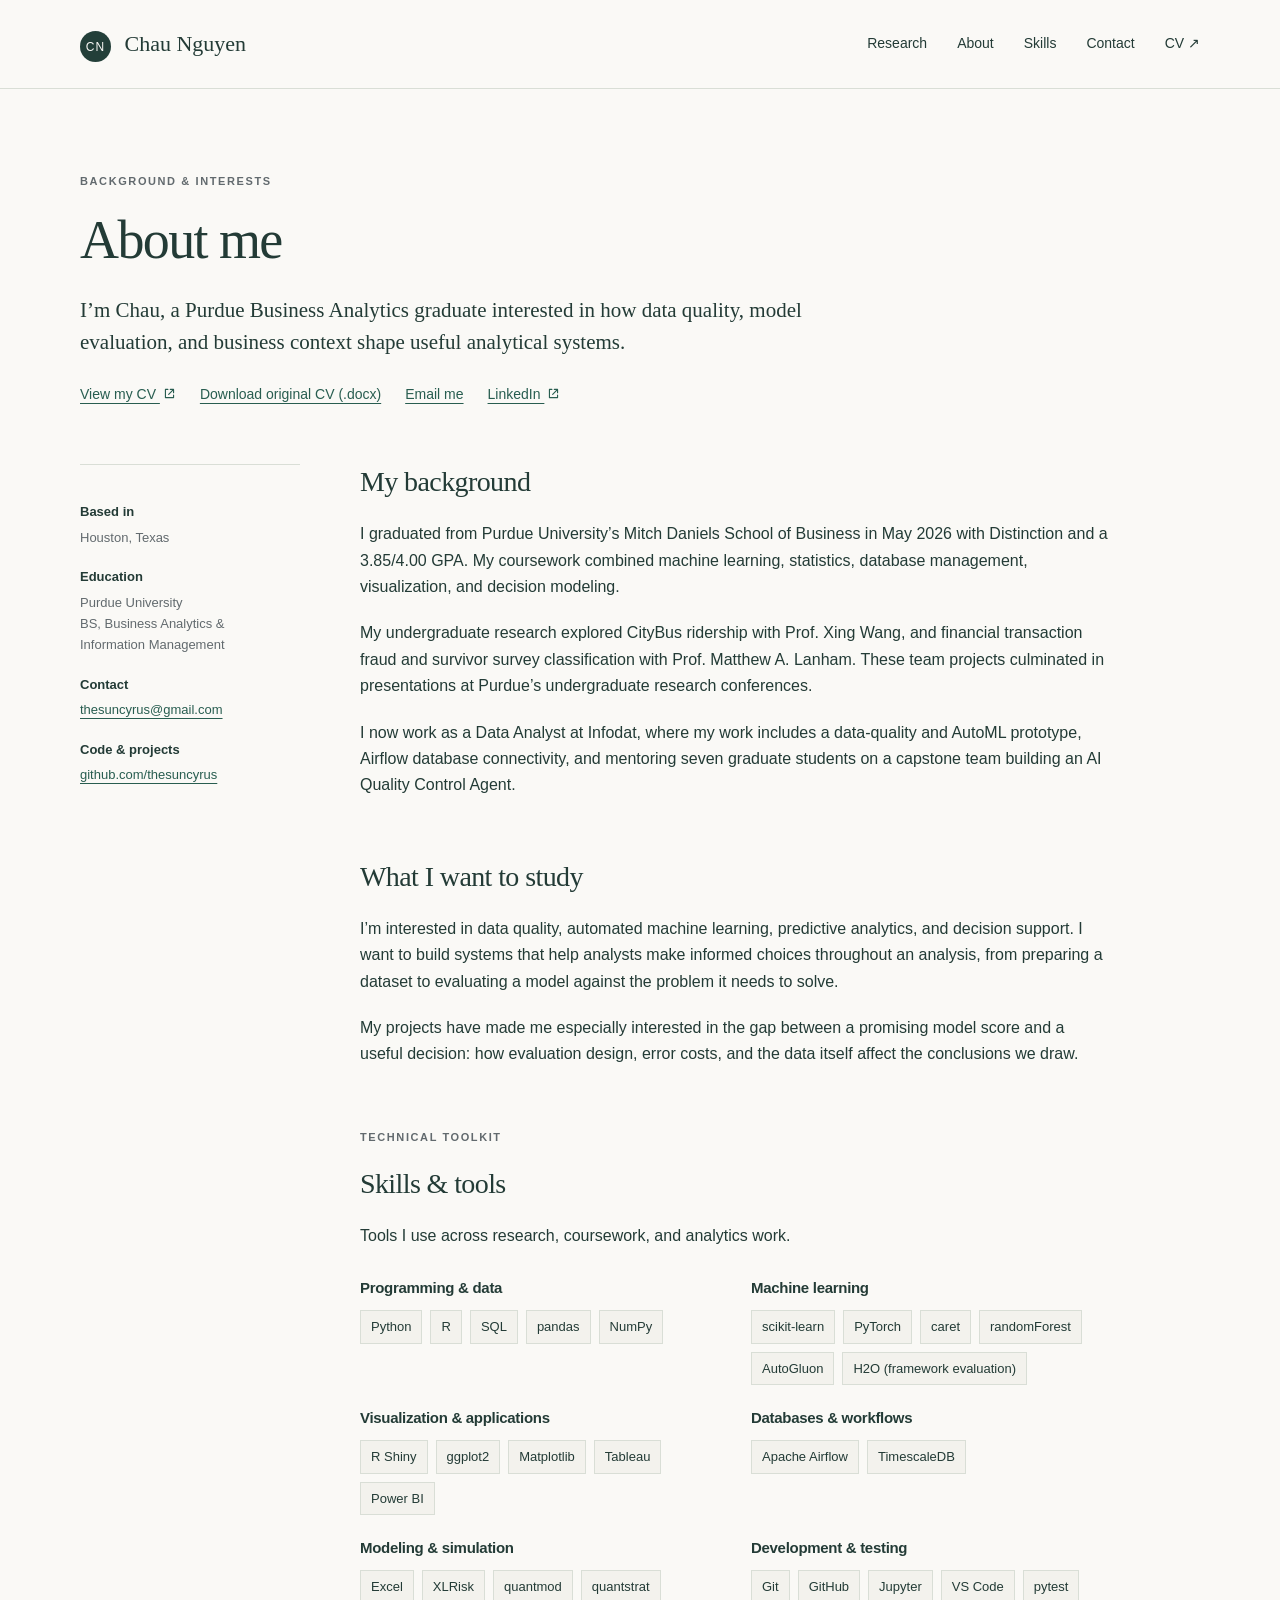
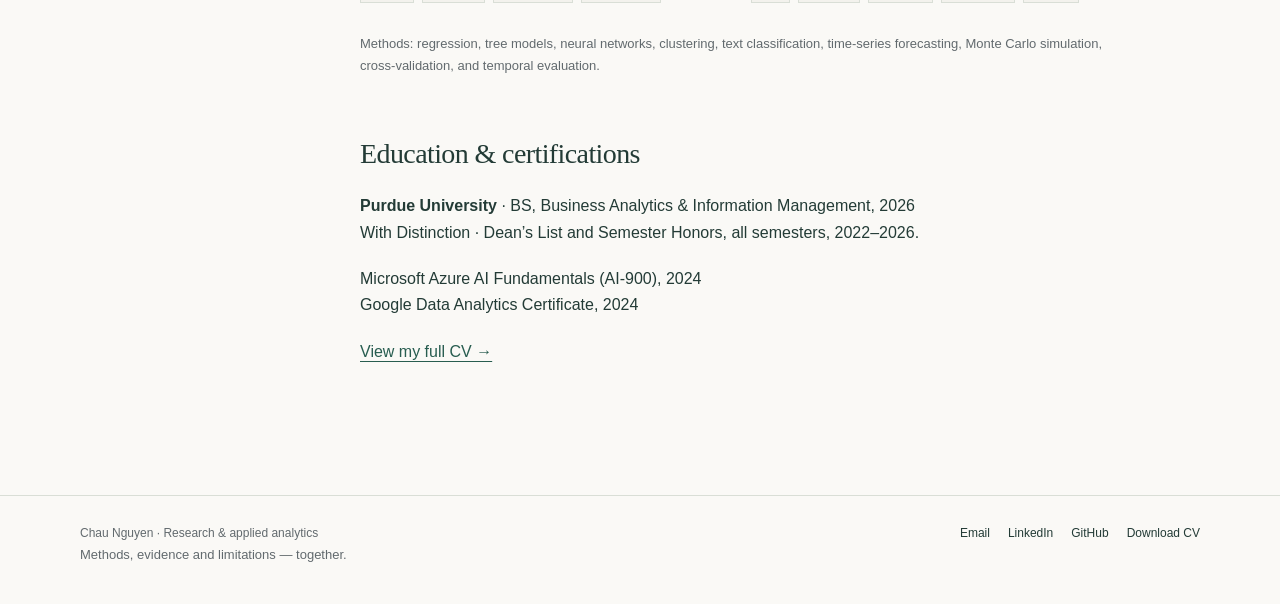
==== about.html @ 18f7ef55 "Publish Chau Nguyen’s research portfolio on GitHub Pages" ====
<!doctype html>
<html lang="en"><head><meta charset="utf-8"><meta name="viewport" content="width=device-width, initial-scale=1">
<meta name="description" content="Chau Nguyen — research in machine learning, data quality and intelligent decision support. Explore verified project methods, findings and source code.">
<meta name="theme-color" content="#233f39"><meta property="og:title" content="About | Chau Nguyen"><meta property="og:description" content="Research in machine learning, data quality and decision support."><meta property="og:type" content="website">
<title>About | Chau Nguyen</title><link rel="stylesheet" href="assets/style.css"><link rel="stylesheet" href="assets/case-studies.css"><link rel="icon" href="assets/favicon.svg" type="image/svg+xml"></head>
<body><a class="skip" href="#main">Skip to content</a><header><div class="shell"><a class="wordmark" href="index.html"><span class="monogram" aria-hidden="true">CN</span> Chau Nguyen</a><nav aria-label="Main navigation"><a href="index.html#projects">Research</a><a href="about.html">About</a><a href="about.html#skills">Skills</a><a href="index.html#contact">Contact</a><a href="documents/Chau_Nguyen_CV.pdf?v=ffeec3be">CV ↗</a></nav></div></header>
<main id="main" class="shell">
<div class="page-head"><p class="eyebrow">Background &amp; interests</p><h1>About me</h1><p class="deck">I’m Chau, a Purdue Business Analytics graduate interested in how data quality, model evaluation, and business context shape useful analytical systems.</p><div class="links"><a href="documents/Chau_Nguyen_CV.pdf?v=ffeec3be">View my CV <svg class="external-icon" viewBox="0 0 16 16" aria-hidden="true" focusable="false"><path d="M6 3H3v10h10v-3M9 3h4v4M7 9l6-6"/></svg></a><a href="documents/Chau_Nguyen_CV.docx?v=ffeec3be" download>Download original CV (.docx)</a><a href="mailto:thesuncyrus@gmail.com">Email me</a><a href="https://www.linkedin.com/in/chaunguyen2811">LinkedIn <svg class="external-icon" viewBox="0 0 16 16" aria-hidden="true" focusable="false"><path d="M6 3H3v10h10v-3M9 3h4v4M7 9l6-6"/></svg></a></div></div>
<div class="detail-grid"><aside><dl><dt>Based in</dt><dd>Houston, Texas</dd><dt>Education</dt><dd>Purdue University<br>BS, Business Analytics &amp; Information Management</dd><dt>Contact</dt><dd><a href="mailto:thesuncyrus@gmail.com">thesuncyrus@gmail.com</a></dd><dt>Code &amp; projects</dt><dd><a href="https://github.com/thesuncyrus">github.com/thesuncyrus</a></dd></dl></aside><article>
<section><h2>My background</h2><p>I graduated from Purdue University’s Mitch Daniels School of Business in May 2026 with Distinction and a 3.85/4.00 GPA. My coursework combined machine learning, statistics, database management, visualization, and decision modeling.</p><p>My undergraduate research explored CityBus ridership with Prof. Xing Wang, and financial transaction fraud and survivor survey classification with Prof. Matthew A. Lanham. These team projects culminated in presentations at Purdue’s undergraduate research conferences.</p><p>I now work as a Data Analyst at Infodat, where my work includes a data-quality and AutoML prototype, Airflow database connectivity, and mentoring seven graduate students on a capstone team building an AI Quality Control Agent.</p></section>
<section><h2>What I want to study</h2><p>I’m interested in data quality, automated machine learning, predictive analytics, and decision support. I want to build systems that help analysts make informed choices throughout an analysis, from preparing a dataset to evaluating a model against the problem it needs to solve.</p><p>My projects have made me especially interested in the gap between a promising model score and a useful decision: how evaluation design, error costs, and the data itself affect the conclusions we draw.</p></section>
<section id="skills"><p class="eyebrow">Technical toolkit</p><h2>Skills &amp; tools</h2><p>Tools I use across research, coursework, and analytics work.</p><div class="skills-grid">
<div><h3>Programming &amp; data</h3><ul class="skill-list"><li>Python</li><li>R</li><li>SQL</li><li>pandas</li><li>NumPy</li></ul></div>
<div><h3>Machine learning</h3><ul class="skill-list"><li>scikit-learn</li><li>PyTorch</li><li>caret</li><li>randomForest</li><li>AutoGluon</li><li>H2O (framework evaluation)</li></ul></div>
<div><h3>Visualization &amp; applications</h3><ul class="skill-list"><li>R Shiny</li><li>ggplot2</li><li>Matplotlib</li><li>Tableau</li><li>Power BI</li></ul></div>
<div><h3>Databases &amp; workflows</h3><ul class="skill-list"><li>Apache Airflow</li><li>TimescaleDB</li></ul></div>
<div><h3>Modeling &amp; simulation</h3><ul class="skill-list"><li>Excel</li><li>XLRisk</li><li>quantmod</li><li>quantstrat</li></ul></div>
<div><h3>Development &amp; testing</h3><ul class="skill-list"><li>Git</li><li>GitHub</li><li>Jupyter</li><li>VS Code</li><li>pytest</li></ul></div></div>
<p class="small">Methods: regression, tree models, neural networks, clustering, text classification, time-series forecasting, Monte Carlo simulation, cross-validation, and temporal evaluation.</p></section>
<section><h2>Education &amp; certifications</h2><p><strong>Purdue University</strong> · BS, Business Analytics &amp; Information Management, 2026<br>With Distinction · Dean’s List and Semester Honors, all semesters, 2022–2026.</p><p>Microsoft Azure AI Fundamentals (AI-900), 2024<br>Google Data Analytics Certificate, 2024</p><p><a href="documents/Chau_Nguyen_CV.pdf?v=ffeec3be">View my full CV →</a></p></section>
</article></div></main>
<footer><div class="shell"><span>Chau Nguyen · Research &amp; applied analytics<br><span class="small">Methods, evidence and limitations — together.</span></span><nav aria-label="Contact links"><a href="mailto:thesuncyrus@gmail.com">Email</a><a href="https://www.linkedin.com/in/chaunguyen2811">LinkedIn</a><a href="https://github.com/thesuncyrus">GitHub</a><a href="documents/Chau_Nguyen_CV.pdf?v=ffeec3be" download>Download CV</a></nav></div></footer></body></html>
---- assets/style.css ----
:root{--paper:#faf9f6;--ink:#202c32;--muted:#626a6e;--line:#d8d9d4;--link:#2a5663;--soft:#eeeee7}*{box-sizing:border-box}html{scroll-behavior:smooth}body{margin:0;background:var(--paper);color:var(--ink);font-family:Arial,Helvetica,sans-serif;font-size:16px;line-height:1.65}a{color:var(--link);text-underline-offset:4px;text-decoration-thickness:1px}a:hover{color:#8b5435}a:focus-visible,button:focus-visible{outline:2px solid #a56239;outline-offset:5px}.shell{width:min(1120px,calc(100% - 64px));margin:auto}header{border-bottom:1px solid var(--line)}header .shell{display:flex;justify-content:space-between;align-items:center;min-height:88px;gap:24px}.wordmark{font-family:Georgia,serif;font-size:22px;color:var(--ink);text-decoration:none}nav{display:flex;gap:30px;font-size:14px}nav a{text-decoration:none;color:var(--ink)}nav a[aria-current=page]{text-decoration:underline}.eyebrow,.section-label{text-transform:uppercase;font-size:11px;letter-spacing:1.6px;color:var(--muted);font-weight:600}h1,h2,h3{font-family:Georgia,'Times New Roman',serif;font-weight:400;line-height:1.13}h1{font-size:54px;letter-spacing:-1.6px;margin:16px 0 24px}h2{font-size:34px;letter-spacing:-.6px;margin:0 0 22px}h3{font-size:26px;letter-spacing:-.3px;margin:0 0 14px}p{margin:0 0 20px}.intro{padding:80px 0 62px;display:grid;grid-template-columns:1fr 1fr;gap:84px;align-items:start}.intro h1{font-size:76px;letter-spacing:-2.5px;margin-bottom:22px}.intro .lead{font-family:Georgia,serif;font-size:27px;line-height:1.4}.intro .bio{padding-top:45px;font-size:17px}.quiet{color:var(--muted);font-size:14px}.small{font-size:13px;color:var(--muted)}.links{display:flex;flex-wrap:wrap;gap:12px 24px;font-size:14px;margin-top:25px}.section-heading{display:flex;align-items:baseline;justify-content:space-between;gap:20px;border-bottom:1px solid var(--line);padding-bottom:15px;margin-top:20px}.section-heading h2{margin:0}.project{display:grid;grid-template-columns:42px 1fr 340px;gap:30px;padding:36px 0;border-bottom:1px solid var(--line);align-items:center}.number{font-size:12px;color:var(--muted);align-self:start;padding-top:5px}.project h3 a{text-decoration:none;color:var(--ink)}.project .meta{font-size:12px;color:var(--muted);margin-bottom:10px}.project p{max-width:500px;margin-bottom:13px}.project img{width:100%;height:190px;object-fit:contain;background:#f1f0eb}.textlink{font-size:14px}.further{display:grid;grid-template-columns:1fr 1fr;gap:70px;padding:55px 0}.further h3{font-size:25px}.page-head{padding:55px 0 38px;max-width:850px}.page-head .deck{font-size:21px;font-family:Georgia,serif;line-height:1.5;max-width:740px}.back{font-size:13px;text-decoration:none}.detail-grid{display:grid;grid-template-columns:230px minmax(0,1fr);gap:64px;margin-bottom:70px}.detail-grid aside{font-size:13px;border-top:1px solid var(--line);padding-top:20px}.detail-grid aside dt{font-weight:600;margin-top:16px}.detail-grid aside dd{margin:4px 0 18px;color:var(--muted)}.detail-grid article{max-width:750px}.detail-grid article section{margin-bottom:40px;scroll-margin-top:25px}article h2{font-size:29px}article h3{font-size:23px;margin-top:30px}figure{margin:28px 0}figure img{width:100%;height:auto;border:1px solid #e1e2dd}figcaption{color:var(--muted);font-size:12px;margin-top:10px;line-height:1.6}.files{list-style:none;padding:0;margin:20px 0}.files li{display:flex;justify-content:space-between;gap:25px;padding:14px 0;border-bottom:1px solid var(--line)}.files span{font-size:12px;color:var(--muted);white-space:nowrap}.note{border-top:1px solid var(--line);padding-top:17px;font-size:14px;color:var(--muted)}table{border-collapse:collapse;width:100%;font-size:14px;margin:20px 0}th,td{text-align:left;padding:12px 10px;border-bottom:1px solid var(--line)}th{font-size:12px;font-weight:600;color:var(--muted)}.table-wrap{overflow-x:auto}.two{display:grid;grid-template-columns:1fr 1fr;gap:26px}.two h3{margin-top:0}.statline{display:flex;gap:35px;margin:25px 0 35px;flex-wrap:wrap}.statline strong{font-family:Georgia,serif;font-weight:400;font-size:35px;display:block}.statline span{font-size:12px;color:var(--muted)}details{margin:25px 0;border-top:1px solid var(--line);border-bottom:1px solid var(--line);padding:15px 0}summary{cursor:pointer;font-size:14px}details p,details ul{font-size:14px;margin-top:18px}.material-section{margin:0 0 45px;max-width:900px}.material-section h2{font-size:28px}.code-layout{display:grid;grid-template-columns:200px minmax(0,1fr);gap:28px;padding:32px 0 60px}.code-nav a{display:block;font:13px/1.6 monospace;padding:8px 0;overflow-wrap:anywhere}.code-nav a.active{font-weight:bold;color:var(--ink)}.code-toolbar{display:flex;justify-content:space-between;gap:16px;align-items:center;margin-bottom:15px}.code-toolbar h2{font:18px monospace;margin:0}.code-toolbar a,.code-toolbar button{font:13px Arial;color:var(--link)}button{background:none;border:1px solid var(--line);padding:6px 12px;cursor:pointer}pre{background:#f1f1eb;padding:24px;overflow:auto;font:12px/1.8 'Courier New',monospace;border:1px solid var(--line);margin:0;tab-size:2}.code-line{display:block;min-height:21px}.ln{display:inline-block;width:34px;color:#888d8b;user-select:none;text-decoration:none}.comment{color:#56766c}footer{border-top:1px solid var(--line);margin-top:20px;padding:28px 0 38px;color:var(--muted);font-size:12px}footer .shell{display:flex;justify-content:space-between;gap:25px}.skip{position:absolute;left:10px;top:-50px}.skip:focus{top:10px;background:white}.cv-list{padding-left:20px}.cv-list li{margin:15px 0}@media(max-width:800px){.shell{width:calc(100% - 36px)}header .shell{min-height:76px;gap:15px}nav{gap:16px;font-size:12px}.wordmark{font-size:20px}.intro{grid-template-columns:1fr;gap:0;padding:44px 0}.intro h1{font-size:55px}.intro .bio{padding-top:15px}.intro .lead{font-size:25px}.project{grid-template-columns:24px 1fr;gap:14px}.project img{grid-column:2;max-width:450px;height:auto}.further{grid-template-columns:1fr;gap:24px}.detail-grid{grid-template-columns:1fr;gap:25px}.detail-grid aside{display:grid;grid-template-columns:1fr 1fr;gap:20px}.detail-grid aside dl{margin:0}.page-head{padding-top:35px}h1{font-size:41px}.page-head .deck{font-size:20px}.code-layout{grid-template-columns:1fr}.code-nav{display:flex;flex-wrap:wrap;gap:12px}.code-nav a{padding:2px}pre{padding:14px;font-size:11px}.two{grid-template-columns:1fr}.section-heading{align-items:start}.section-heading h2{font-size:29px}.files li{gap:12px}.files span{white-space:normal;text-align:right}footer .shell{flex-direction:column;gap:8px}}
@media(prefers-reduced-motion:reduce){html{scroll-behavior:auto}}@media print{nav,footer,.code-nav{display:none}.shell{width:100%}.detail-grid{display:block}body{background:white;font-size:11pt}h1{font-size:28pt}}

:root{--ink:#233b36;--link:#285d50;--paper:#faf9f6;--line:#d9ded6}.monogram{display:inline-grid;place-items:center;width:31px;height:31px;margin-right:8px;background:#233f39;color:#faf9f6;font:12px Arial;letter-spacing:1px;border-radius:50%}.accent{color:#b27b47}.intro{padding-top:88px;padding-bottom:70px}.intro h1{font-size:78px}.intro .lead{font-size:32px;line-height:1.36}.intro .bio{border-left:1px solid var(--line);padding-left:42px}.button-primary,.button-secondary{display:inline-block;text-decoration:none;padding:12px 20px;font-size:13px;line-height:1.5;border:1px solid #285d50;border-radius:3px}.button-primary{color:#fff;background:#285d50}.button-primary:hover{color:#fff;background:#1c4239}.button-secondary{color:#285d50;background:transparent}.research-strip{display:flex;flex-wrap:wrap;align-items:center;gap:18px 28px;border-top:1px solid var(--line);border-bottom:1px solid var(--line);padding:20px 0;margin-bottom:65px;font-size:13px}.research-strip span{font-size:10px;text-transform:uppercase;letter-spacing:1.3px;color:var(--muted)}.research-strip p{margin:0}.section-intro{font-size:14px;color:var(--muted);margin-top:16px;max-width:660px}.project{padding:38px 0}.project-actions{display:flex;gap:18px;flex-wrap:wrap}.project-tags{font-size:12px;color:var(--muted)}.project-figure{text-decoration:none;display:block}.project-figure span{display:block;font-size:11px;color:var(--muted);padding:9px 0 0}.project img{height:205px;border:1px solid #e6e7df;background:#faf9f6}.further{padding:70px 0}.contact-email{font-family:Georgia,serif;font-size:22px;overflow-wrap:anywhere}.case-nav{display:flex;flex-direction:column;gap:10px;margin-top:25px;font-size:12px}.case-nav a{text-decoration:none}.method-list{padding-left:20px}.method-list li{padding-left:5px;margin:16px 0}.evidence-status{align-self:center;color:#536b5b;font-size:12px}.limitation{background:#eef1e9;padding:25px 28px;border-left:3px solid #9ca88b}.limitation h2{font-size:24px}.limitation p{font-size:14px;margin-bottom:0}.source-cta{border-top:1px solid var(--line);padding-top:30px}.statline{gap:22px}.statline strong{font-size:31px}.statline>div{flex:1;min-width:145px}.statline span{display:block;max-width:170px}.detail-grid{grid-template-columns:220px minmax(0,1fr);gap:60px}.page-head{max-width:100%;padding-bottom:50px}.page-head h1{max-width:850px}.skip:focus{z-index:10;padding:8px}#projects,#contact{scroll-margin-top:25px}.case-nav a:hover,.project h3 a:hover{text-decoration:underline}footer nav{flex-wrap:wrap}
@media(max-width:800px){.intro .bio{padding-left:0;border-left:0}.intro{padding:40px 0}.intro h1{font-size:56px}.intro .lead{font-size:29px}.research-strip{gap:12px 22px;margin-bottom:40px}.research-strip span{width:100%}.detail-grid{grid-template-columns:1fr;gap:25px}.project-figure{grid-column:2}.project img{height:auto}.detail-grid aside{display:block}.case-nav{flex-direction:row;flex-wrap:wrap;gap:14px}.statline strong{font-size:27px}header .shell{flex-wrap:wrap;padding:16px 0;gap:12px}header nav{width:100%;justify-content:space-between;gap:10px}header .wordmark{font-size:21px}.section-heading h2{font-size:29px}.intro .links{gap:10px}.button-primary,.button-secondary{padding:11px 14px}.further{padding:42px 0}.page-head h1{font-size:39px}.limitation{padding:20px}.contact-email{font-size:20px}}
---- assets/case-studies.css ----
.page-head>.eyebrow{margin-top:28px}.project-tags{font-size:12px!important;color:var(--muted)}.project img{height:205px}.figure-links{display:block;margin-top:8px;font-size:12px}.detail-grid aside{align-self:start}.contents{display:flex;flex-direction:column;gap:8px;padding-top:26px;margin-top:24px;border-top:1px solid var(--line);font-size:12px}.contents a{line-height:1.5}.contents .eyebrow{margin-bottom:6px}.detail-grid article section{margin-bottom:60px}.detail-grid article h2{font-size:28px;line-height:1.25}.detail-grid article figure{margin:27px 0 32px}.figure-pair{display:grid;grid-template-columns:1fr 1fr;gap:18px}.figure-pair figure{min-width:0}.figure-pair figcaption{font-size:11px}.table-wrap caption{text-align:left;font-size:12px;color:var(--muted);padding-bottom:10px}.table-wrap th,.table-wrap td{vertical-align:top}.case-list{padding-left:20px}.case-list li{padding-bottom:8px}.formula{padding:16px 18px;border-left:2px solid var(--link);background:var(--soft);font-size:14px}.code-content{min-width:0}.material-section{margin-bottom:60px}.code-nav{align-self:start}.page-head .links{padding-bottom:8px}.code-line{white-space:pre}.code-toolbar{flex-wrap:wrap}.code-toolbar h2{overflow-wrap:anywhere}.detail-grid>article{min-width:0}figure img{background:#faf9f6}section[id]{scroll-margin-top:20px}table{line-height:1.55}.project .meta{letter-spacing:.3px}@media(min-width:1000px){.detail-grid aside{position:sticky;top:25px;max-height:calc(100vh - 50px);overflow:auto;padding-right:8px}.code-nav{position:sticky;top:25px;max-height:calc(100vh - 50px);overflow:auto}}@media(max-width:800px){.detail-grid aside{display:block}.detail-grid aside dl{display:grid;grid-template-columns:115px 1fr;column-gap:20px}.detail-grid aside dt,.detail-grid aside dd{margin:6px 0}.contents{display:grid;grid-template-columns:1fr 1fr;gap:10px 18px}.contents .eyebrow{grid-column:1/-1}.figure-pair{grid-template-columns:1fr}.detail-grid article section{margin-bottom:42px}.detail-grid article h2{font-size:26px}.project img{height:auto}.intro .lead{font-size:27px}.page-head .links{gap:10px 18px}.page-head h1{overflow-wrap:break-word}.table-wrap table{min-width:520px}.code-toolbar h2{font-size:16px}.wordmark{flex-shrink:0}nav{gap:12px}}@media(max-width:420px){header .shell{align-items:flex-start;flex-direction:column;gap:12px;padding-top:18px;padding-bottom:18px}header nav{width:100%;justify-content:space-between}.section-heading{flex-direction:column;gap:6px}.contents{grid-template-columns:1fr}.intro h1{font-size:51px}}@media print{.contents{display:none}.detail-grid aside{position:static;max-height:none}figure{break-inside:avoid}}

.project-actions{display:flex;flex-wrap:wrap;gap:12px 24px;margin-top:18px}.repository-link{display:inline-block;border:1px solid var(--link);padding:10px 18px;text-decoration:none}.repository-link:hover{background:var(--soft)}.repository-note{border-top:1px solid var(--line);padding-top:25px;font-size:14px}.skills-grid{display:grid;grid-template-columns:1fr 1fr;gap:24px 32px;margin:30px 0}.skills-grid h3{font:600 15px Arial,sans-serif;margin:0 0 14px}.skill-list{list-style:none;display:flex;flex-wrap:wrap;gap:8px;padding:0;margin:0}.skill-list li{font-size:13px;border:1px solid var(--line);padding:5px 10px;background:#f3f2ed}.detail-grid aside a{overflow-wrap:anywhere}footer nav{font-size:12px;flex-wrap:wrap;gap:18px}@media(max-width:800px){.project>a:last-child{grid-column:2}.skills-grid{gap:25px}}@media(max-width:500px){.skills-grid{grid-template-columns:1fr}header nav{flex-wrap:wrap;gap:12px 22px}}

.external-icon{width:13px;height:13px;display:inline-block;vertical-align:-1px;margin-left:3px;fill:none;stroke:currentColor;stroke-width:1.4;stroke-linecap:round;stroke-linejoin:round}
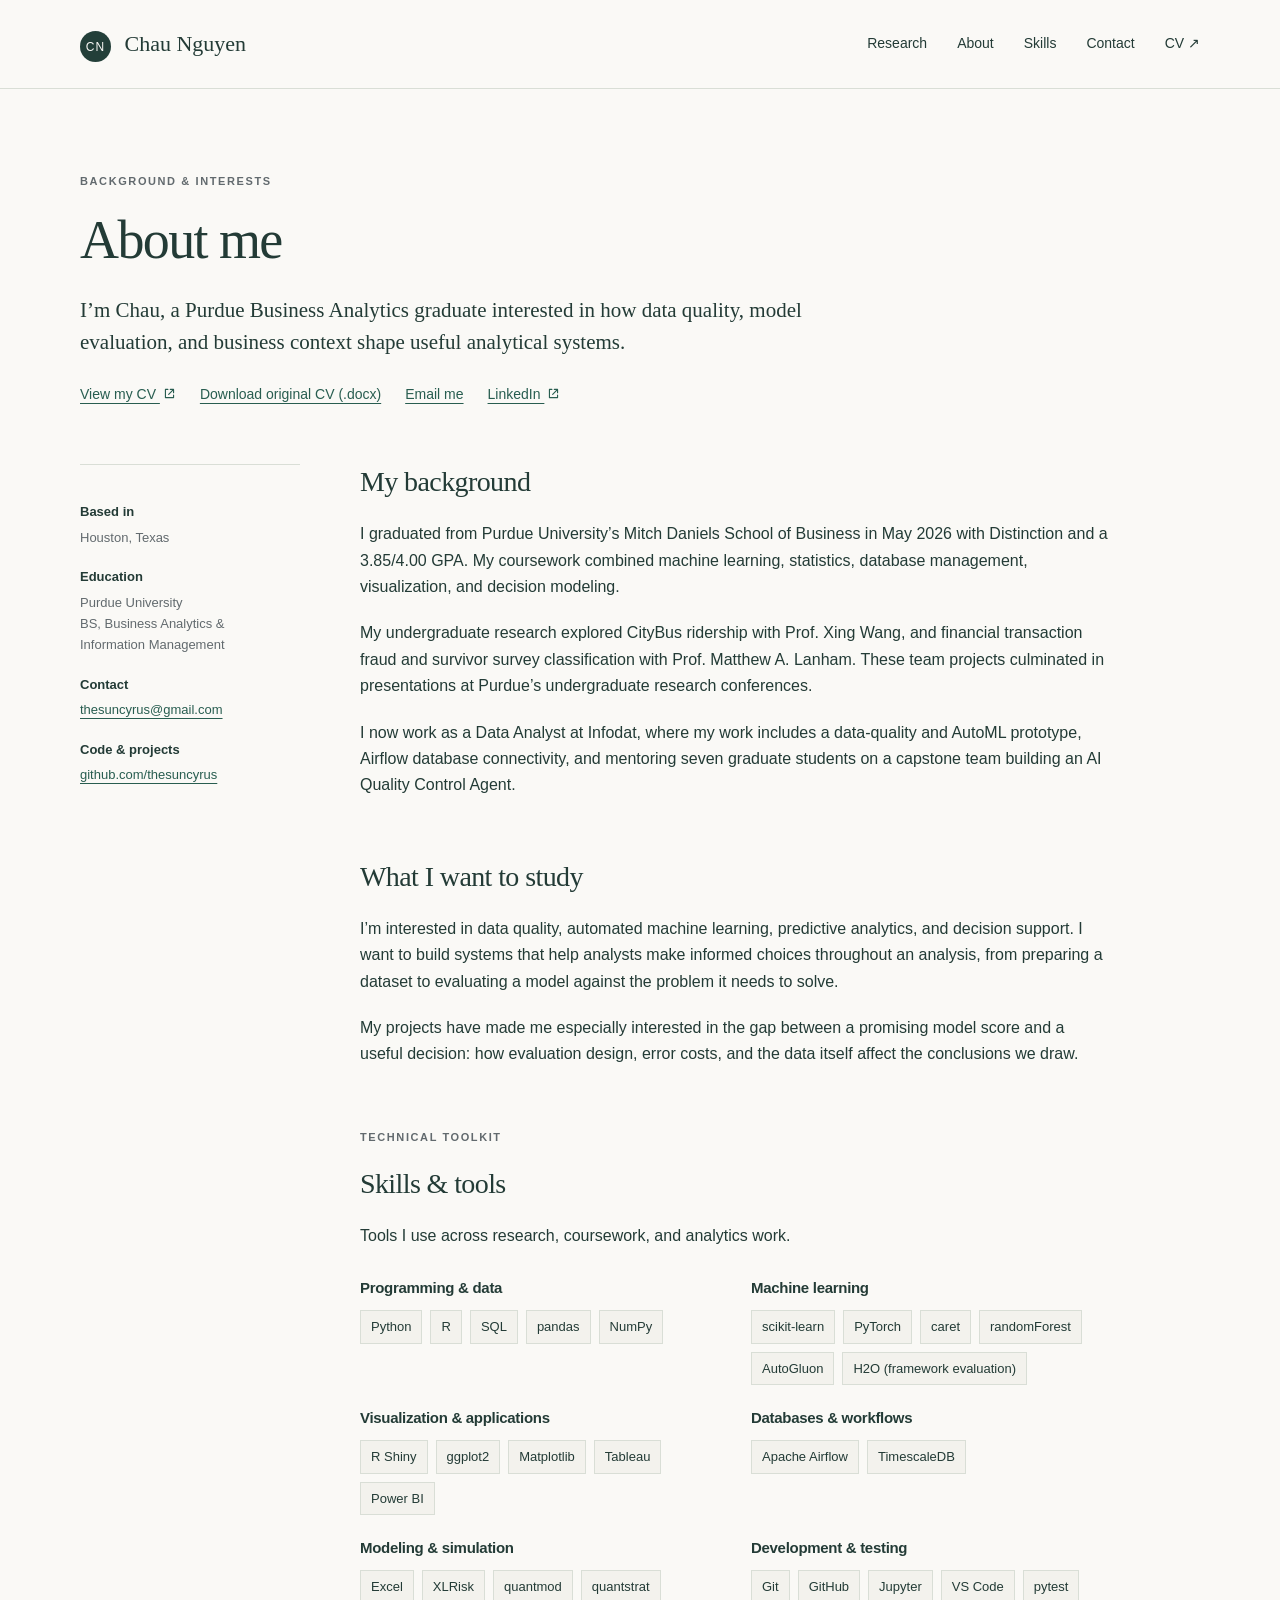
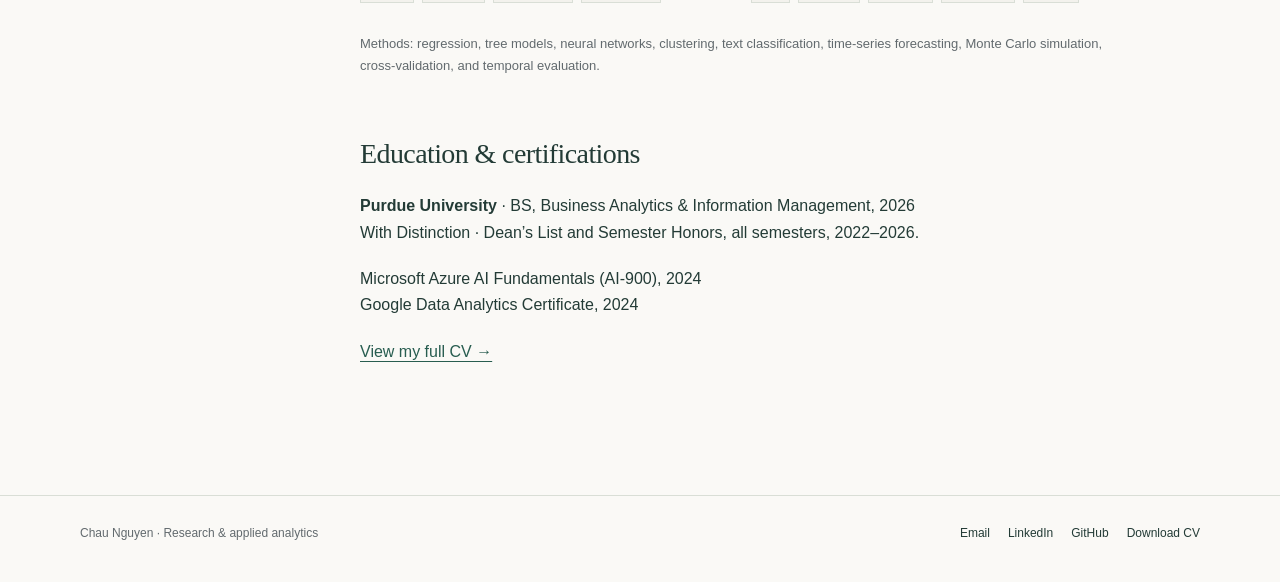
==== commit ccd347d7: "Remove limitations sections from portfolio pages" ====
--- a/about.html
+++ b/about.html
@@ -19,4 +19,4 @@
 <p class="small">Methods: regression, tree models, neural networks, clustering, text classification, time-series forecasting, Monte Carlo simulation, cross-validation, and temporal evaluation.</p></section>
 <section><h2>Education &amp; certifications</h2><p><strong>Purdue University</strong> · BS, Business Analytics &amp; Information Management, 2026<br>With Distinction · Dean’s List and Semester Honors, all semesters, 2022–2026.</p><p>Microsoft Azure AI Fundamentals (AI-900), 2024<br>Google Data Analytics Certificate, 2024</p><p><a href="documents/Chau_Nguyen_CV.pdf?v=ffeec3be">View my full CV →</a></p></section>
 </article></div></main>
-<footer><div class="shell"><span>Chau Nguyen · Research &amp; applied analytics<br><span class="small">Methods, evidence and limitations — together.</span></span><nav aria-label="Contact links"><a href="mailto:thesuncyrus@gmail.com">Email</a><a href="https://www.linkedin.com/in/chaunguyen2811">LinkedIn</a><a href="https://github.com/thesuncyrus">GitHub</a><a href="documents/Chau_Nguyen_CV.pdf?v=ffeec3be" download>Download CV</a></nav></div></footer></body></html>+<footer><div class="shell"><span>Chau Nguyen · Research &amp; applied analytics</span><nav aria-label="Contact links"><a href="mailto:thesuncyrus@gmail.com">Email</a><a href="https://www.linkedin.com/in/chaunguyen2811">LinkedIn</a><a href="https://github.com/thesuncyrus">GitHub</a><a href="documents/Chau_Nguyen_CV.pdf?v=ffeec3be" download>Download CV</a></nav></div></footer></body></html>
--- a/assets/style.css
+++ b/assets/style.css
@@ -1,5 +1,5 @@
 :root{--paper:#faf9f6;--ink:#202c32;--muted:#626a6e;--line:#d8d9d4;--link:#2a5663;--soft:#eeeee7}*{box-sizing:border-box}html{scroll-behavior:smooth}body{margin:0;background:var(--paper);color:var(--ink);font-family:Arial,Helvetica,sans-serif;font-size:16px;line-height:1.65}a{color:var(--link);text-underline-offset:4px;text-decoration-thickness:1px}a:hover{color:#8b5435}a:focus-visible,button:focus-visible{outline:2px solid #a56239;outline-offset:5px}.shell{width:min(1120px,calc(100% - 64px));margin:auto}header{border-bottom:1px solid var(--line)}header .shell{display:flex;justify-content:space-between;align-items:center;min-height:88px;gap:24px}.wordmark{font-family:Georgia,serif;font-size:22px;color:var(--ink);text-decoration:none}nav{display:flex;gap:30px;font-size:14px}nav a{text-decoration:none;color:var(--ink)}nav a[aria-current=page]{text-decoration:underline}.eyebrow,.section-label{text-transform:uppercase;font-size:11px;letter-spacing:1.6px;color:var(--muted);font-weight:600}h1,h2,h3{font-family:Georgia,'Times New Roman',serif;font-weight:400;line-height:1.13}h1{font-size:54px;letter-spacing:-1.6px;margin:16px 0 24px}h2{font-size:34px;letter-spacing:-.6px;margin:0 0 22px}h3{font-size:26px;letter-spacing:-.3px;margin:0 0 14px}p{margin:0 0 20px}.intro{padding:80px 0 62px;display:grid;grid-template-columns:1fr 1fr;gap:84px;align-items:start}.intro h1{font-size:76px;letter-spacing:-2.5px;margin-bottom:22px}.intro .lead{font-family:Georgia,serif;font-size:27px;line-height:1.4}.intro .bio{padding-top:45px;font-size:17px}.quiet{color:var(--muted);font-size:14px}.small{font-size:13px;color:var(--muted)}.links{display:flex;flex-wrap:wrap;gap:12px 24px;font-size:14px;margin-top:25px}.section-heading{display:flex;align-items:baseline;justify-content:space-between;gap:20px;border-bottom:1px solid var(--line);padding-bottom:15px;margin-top:20px}.section-heading h2{margin:0}.project{display:grid;grid-template-columns:42px 1fr 340px;gap:30px;padding:36px 0;border-bottom:1px solid var(--line);align-items:center}.number{font-size:12px;color:var(--muted);align-self:start;padding-top:5px}.project h3 a{text-decoration:none;color:var(--ink)}.project .meta{font-size:12px;color:var(--muted);margin-bottom:10px}.project p{max-width:500px;margin-bottom:13px}.project img{width:100%;height:190px;object-fit:contain;background:#f1f0eb}.textlink{font-size:14px}.further{display:grid;grid-template-columns:1fr 1fr;gap:70px;padding:55px 0}.further h3{font-size:25px}.page-head{padding:55px 0 38px;max-width:850px}.page-head .deck{font-size:21px;font-family:Georgia,serif;line-height:1.5;max-width:740px}.back{font-size:13px;text-decoration:none}.detail-grid{display:grid;grid-template-columns:230px minmax(0,1fr);gap:64px;margin-bottom:70px}.detail-grid aside{font-size:13px;border-top:1px solid var(--line);padding-top:20px}.detail-grid aside dt{font-weight:600;margin-top:16px}.detail-grid aside dd{margin:4px 0 18px;color:var(--muted)}.detail-grid article{max-width:750px}.detail-grid article section{margin-bottom:40px;scroll-margin-top:25px}article h2{font-size:29px}article h3{font-size:23px;margin-top:30px}figure{margin:28px 0}figure img{width:100%;height:auto;border:1px solid #e1e2dd}figcaption{color:var(--muted);font-size:12px;margin-top:10px;line-height:1.6}.files{list-style:none;padding:0;margin:20px 0}.files li{display:flex;justify-content:space-between;gap:25px;padding:14px 0;border-bottom:1px solid var(--line)}.files span{font-size:12px;color:var(--muted);white-space:nowrap}.note{border-top:1px solid var(--line);padding-top:17px;font-size:14px;color:var(--muted)}table{border-collapse:collapse;width:100%;font-size:14px;margin:20px 0}th,td{text-align:left;padding:12px 10px;border-bottom:1px solid var(--line)}th{font-size:12px;font-weight:600;color:var(--muted)}.table-wrap{overflow-x:auto}.two{display:grid;grid-template-columns:1fr 1fr;gap:26px}.two h3{margin-top:0}.statline{display:flex;gap:35px;margin:25px 0 35px;flex-wrap:wrap}.statline strong{font-family:Georgia,serif;font-weight:400;font-size:35px;display:block}.statline span{font-size:12px;color:var(--muted)}details{margin:25px 0;border-top:1px solid var(--line);border-bottom:1px solid var(--line);padding:15px 0}summary{cursor:pointer;font-size:14px}details p,details ul{font-size:14px;margin-top:18px}.material-section{margin:0 0 45px;max-width:900px}.material-section h2{font-size:28px}.code-layout{display:grid;grid-template-columns:200px minmax(0,1fr);gap:28px;padding:32px 0 60px}.code-nav a{display:block;font:13px/1.6 monospace;padding:8px 0;overflow-wrap:anywhere}.code-nav a.active{font-weight:bold;color:var(--ink)}.code-toolbar{display:flex;justify-content:space-between;gap:16px;align-items:center;margin-bottom:15px}.code-toolbar h2{font:18px monospace;margin:0}.code-toolbar a,.code-toolbar button{font:13px Arial;color:var(--link)}button{background:none;border:1px solid var(--line);padding:6px 12px;cursor:pointer}pre{background:#f1f1eb;padding:24px;overflow:auto;font:12px/1.8 'Courier New',monospace;border:1px solid var(--line);margin:0;tab-size:2}.code-line{display:block;min-height:21px}.ln{display:inline-block;width:34px;color:#888d8b;user-select:none;text-decoration:none}.comment{color:#56766c}footer{border-top:1px solid var(--line);margin-top:20px;padding:28px 0 38px;color:var(--muted);font-size:12px}footer .shell{display:flex;justify-content:space-between;gap:25px}.skip{position:absolute;left:10px;top:-50px}.skip:focus{top:10px;background:white}.cv-list{padding-left:20px}.cv-list li{margin:15px 0}@media(max-width:800px){.shell{width:calc(100% - 36px)}header .shell{min-height:76px;gap:15px}nav{gap:16px;font-size:12px}.wordmark{font-size:20px}.intro{grid-template-columns:1fr;gap:0;padding:44px 0}.intro h1{font-size:55px}.intro .bio{padding-top:15px}.intro .lead{font-size:25px}.project{grid-template-columns:24px 1fr;gap:14px}.project img{grid-column:2;max-width:450px;height:auto}.further{grid-template-columns:1fr;gap:24px}.detail-grid{grid-template-columns:1fr;gap:25px}.detail-grid aside{display:grid;grid-template-columns:1fr 1fr;gap:20px}.detail-grid aside dl{margin:0}.page-head{padding-top:35px}h1{font-size:41px}.page-head .deck{font-size:20px}.code-layout{grid-template-columns:1fr}.code-nav{display:flex;flex-wrap:wrap;gap:12px}.code-nav a{padding:2px}pre{padding:14px;font-size:11px}.two{grid-template-columns:1fr}.section-heading{align-items:start}.section-heading h2{font-size:29px}.files li{gap:12px}.files span{white-space:normal;text-align:right}footer .shell{flex-direction:column;gap:8px}}
 @media(prefers-reduced-motion:reduce){html{scroll-behavior:auto}}@media print{nav,footer,.code-nav{display:none}.shell{width:100%}.detail-grid{display:block}body{background:white;font-size:11pt}h1{font-size:28pt}}
 
-:root{--ink:#233b36;--link:#285d50;--paper:#faf9f6;--line:#d9ded6}.monogram{display:inline-grid;place-items:center;width:31px;height:31px;margin-right:8px;background:#233f39;color:#faf9f6;font:12px Arial;letter-spacing:1px;border-radius:50%}.accent{color:#b27b47}.intro{padding-top:88px;padding-bottom:70px}.intro h1{font-size:78px}.intro .lead{font-size:32px;line-height:1.36}.intro .bio{border-left:1px solid var(--line);padding-left:42px}.button-primary,.button-secondary{display:inline-block;text-decoration:none;padding:12px 20px;font-size:13px;line-height:1.5;border:1px solid #285d50;border-radius:3px}.button-primary{color:#fff;background:#285d50}.button-primary:hover{color:#fff;background:#1c4239}.button-secondary{color:#285d50;background:transparent}.research-strip{display:flex;flex-wrap:wrap;align-items:center;gap:18px 28px;border-top:1px solid var(--line);border-bottom:1px solid var(--line);padding:20px 0;margin-bottom:65px;font-size:13px}.research-strip span{font-size:10px;text-transform:uppercase;letter-spacing:1.3px;color:var(--muted)}.research-strip p{margin:0}.section-intro{font-size:14px;color:var(--muted);margin-top:16px;max-width:660px}.project{padding:38px 0}.project-actions{display:flex;gap:18px;flex-wrap:wrap}.project-tags{font-size:12px;color:var(--muted)}.project-figure{text-decoration:none;display:block}.project-figure span{display:block;font-size:11px;color:var(--muted);padding:9px 0 0}.project img{height:205px;border:1px solid #e6e7df;background:#faf9f6}.further{padding:70px 0}.contact-email{font-family:Georgia,serif;font-size:22px;overflow-wrap:anywhere}.case-nav{display:flex;flex-direction:column;gap:10px;margin-top:25px;font-size:12px}.case-nav a{text-decoration:none}.method-list{padding-left:20px}.method-list li{padding-left:5px;margin:16px 0}.evidence-status{align-self:center;color:#536b5b;font-size:12px}.limitation{background:#eef1e9;padding:25px 28px;border-left:3px solid #9ca88b}.limitation h2{font-size:24px}.limitation p{font-size:14px;margin-bottom:0}.source-cta{border-top:1px solid var(--line);padding-top:30px}.statline{gap:22px}.statline strong{font-size:31px}.statline>div{flex:1;min-width:145px}.statline span{display:block;max-width:170px}.detail-grid{grid-template-columns:220px minmax(0,1fr);gap:60px}.page-head{max-width:100%;padding-bottom:50px}.page-head h1{max-width:850px}.skip:focus{z-index:10;padding:8px}#projects,#contact{scroll-margin-top:25px}.case-nav a:hover,.project h3 a:hover{text-decoration:underline}footer nav{flex-wrap:wrap}
-@media(max-width:800px){.intro .bio{padding-left:0;border-left:0}.intro{padding:40px 0}.intro h1{font-size:56px}.intro .lead{font-size:29px}.research-strip{gap:12px 22px;margin-bottom:40px}.research-strip span{width:100%}.detail-grid{grid-template-columns:1fr;gap:25px}.project-figure{grid-column:2}.project img{height:auto}.detail-grid aside{display:block}.case-nav{flex-direction:row;flex-wrap:wrap;gap:14px}.statline strong{font-size:27px}header .shell{flex-wrap:wrap;padding:16px 0;gap:12px}header nav{width:100%;justify-content:space-between;gap:10px}header .wordmark{font-size:21px}.section-heading h2{font-size:29px}.intro .links{gap:10px}.button-primary,.button-secondary{padding:11px 14px}.further{padding:42px 0}.page-head h1{font-size:39px}.limitation{padding:20px}.contact-email{font-size:20px}}
+:root{--ink:#233b36;--link:#285d50;--paper:#faf9f6;--line:#d9ded6}.monogram{display:inline-grid;place-items:center;width:31px;height:31px;margin-right:8px;background:#233f39;color:#faf9f6;font:12px Arial;letter-spacing:1px;border-radius:50%}.accent{color:#b27b47}.intro{padding-top:88px;padding-bottom:70px}.intro h1{font-size:78px}.intro .lead{font-size:32px;line-height:1.36}.intro .bio{border-left:1px solid var(--line);padding-left:42px}.button-primary,.button-secondary{display:inline-block;text-decoration:none;padding:12px 20px;font-size:13px;line-height:1.5;border:1px solid #285d50;border-radius:3px}.button-primary{color:#fff;background:#285d50}.button-primary:hover{color:#fff;background:#1c4239}.button-secondary{color:#285d50;background:transparent}.research-strip{display:flex;flex-wrap:wrap;align-items:center;gap:18px 28px;border-top:1px solid var(--line);border-bottom:1px solid var(--line);padding:20px 0;margin-bottom:65px;font-size:13px}.research-strip span{font-size:10px;text-transform:uppercase;letter-spacing:1.3px;color:var(--muted)}.research-strip p{margin:0}.section-intro{font-size:14px;color:var(--muted);margin-top:16px;max-width:660px}.project{padding:38px 0}.project-actions{display:flex;gap:18px;flex-wrap:wrap}.project-tags{font-size:12px;color:var(--muted)}.project-figure{text-decoration:none;display:block}.project-figure span{display:block;font-size:11px;color:var(--muted);padding:9px 0 0}.project img{height:205px;border:1px solid #e6e7df;background:#faf9f6}.further{padding:70px 0}.contact-email{font-family:Georgia,serif;font-size:22px;overflow-wrap:anywhere}.case-nav{display:flex;flex-direction:column;gap:10px;margin-top:25px;font-size:12px}.case-nav a{text-decoration:none}.method-list{padding-left:20px}.method-list li{padding-left:5px;margin:16px 0}.evidence-status{align-self:center;color:#536b5b;font-size:12px}.source-cta{border-top:1px solid var(--line);padding-top:30px}.statline{gap:22px}.statline strong{font-size:31px}.statline>div{flex:1;min-width:145px}.statline span{display:block;max-width:170px}.detail-grid{grid-template-columns:220px minmax(0,1fr);gap:60px}.page-head{max-width:100%;padding-bottom:50px}.page-head h1{max-width:850px}.skip:focus{z-index:10;padding:8px}#projects,#contact{scroll-margin-top:25px}.case-nav a:hover,.project h3 a:hover{text-decoration:underline}footer nav{flex-wrap:wrap}
+@media(max-width:800px){.intro .bio{padding-left:0;border-left:0}.intro{padding:40px 0}.intro h1{font-size:56px}.intro .lead{font-size:29px}.research-strip{gap:12px 22px;margin-bottom:40px}.research-strip span{width:100%}.detail-grid{grid-template-columns:1fr;gap:25px}.project-figure{grid-column:2}.project img{height:auto}.detail-grid aside{display:block}.case-nav{flex-direction:row;flex-wrap:wrap;gap:14px}.statline strong{font-size:27px}header .shell{flex-wrap:wrap;padding:16px 0;gap:12px}header nav{width:100%;justify-content:space-between;gap:10px}header .wordmark{font-size:21px}.section-heading h2{font-size:29px}.intro .links{gap:10px}.button-primary,.button-secondary{padding:11px 14px}.further{padding:42px 0}.page-head h1{font-size:39px}.contact-email{font-size:20px}}
